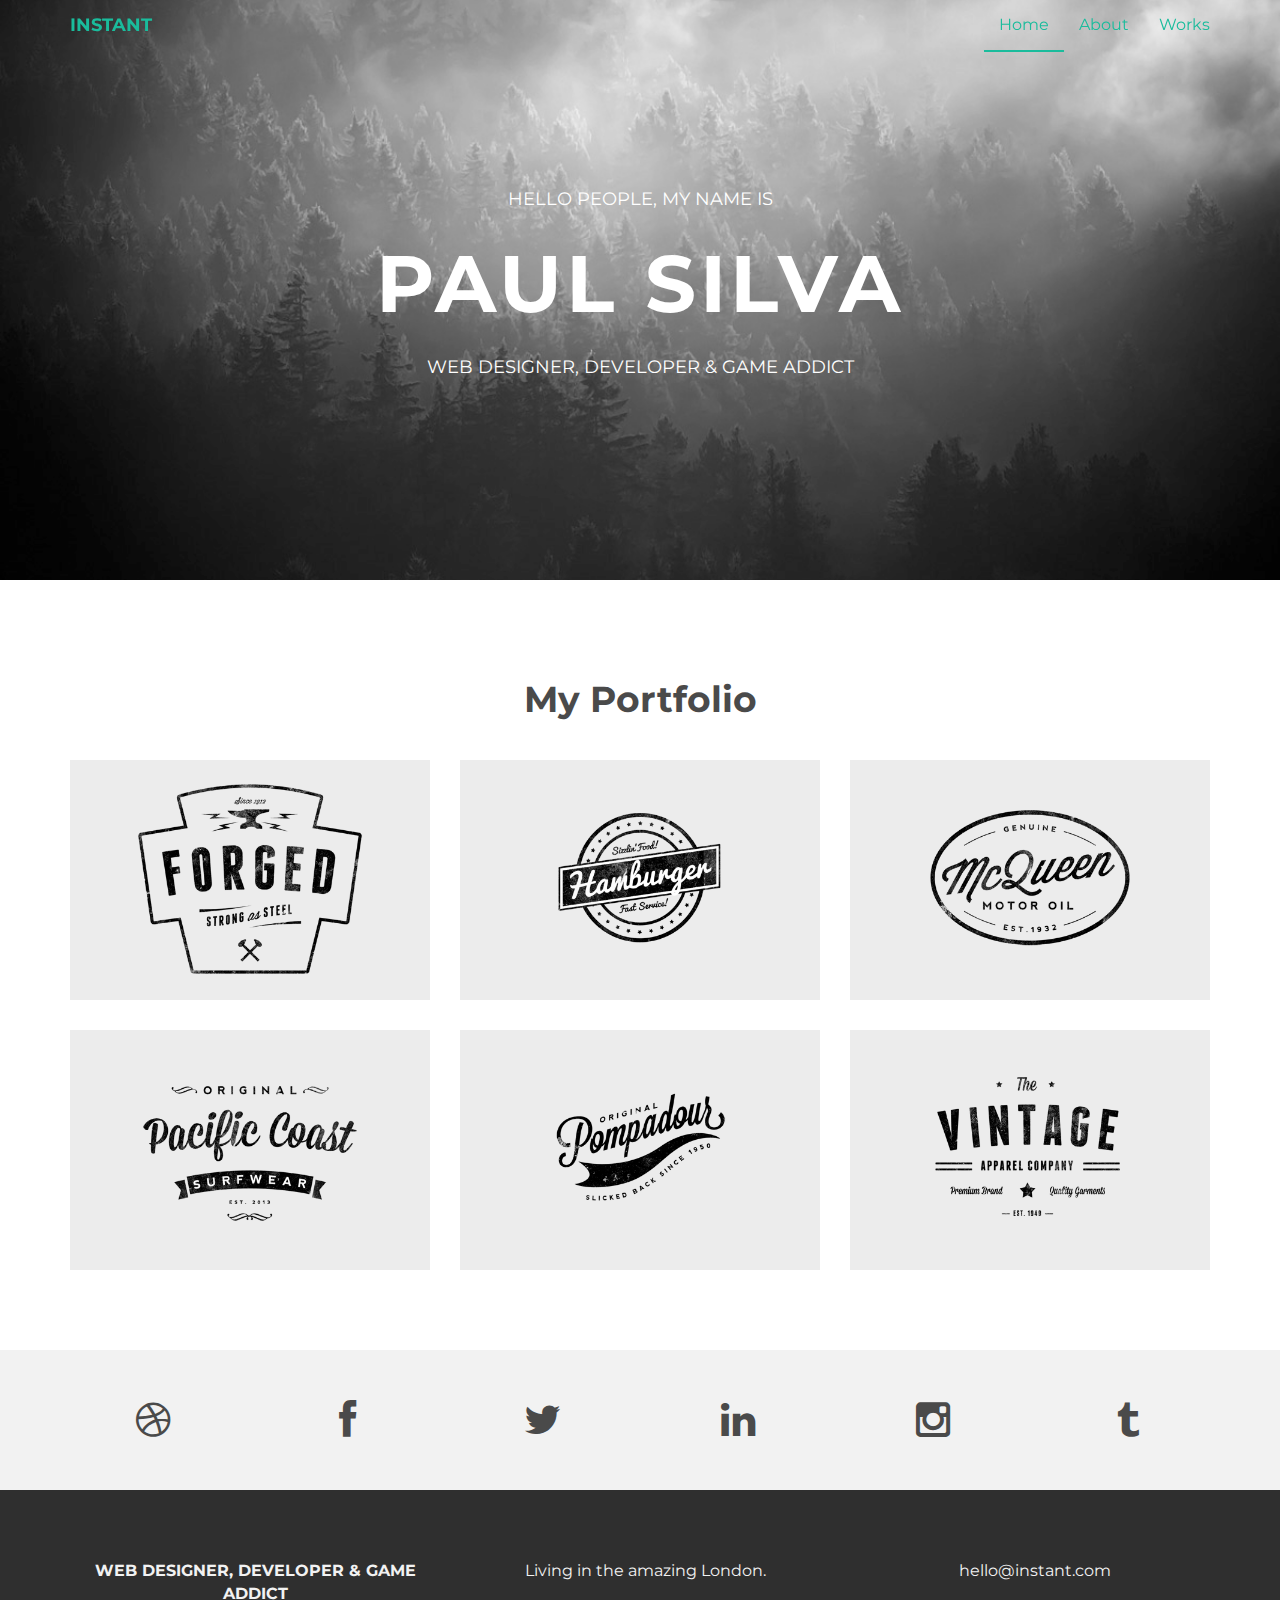
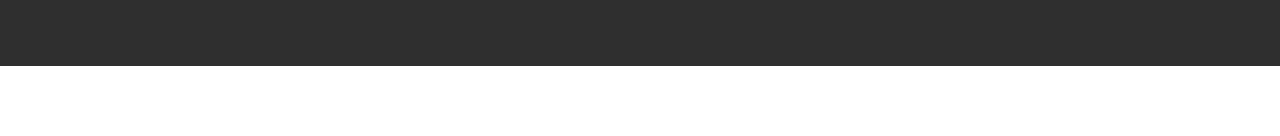
==== index.html @ bfdedb03 "theme" ====
<!DOCTYPE html>
<html lang="en">
  <head>
    <meta charset="utf-8">
    <meta http-equiv="X-UA-Compatible" content="IE=edge">
    <meta name="viewport" content="width=device-width, initial-scale=1">
    <meta name="description" content="">
    <meta name="author" content="">
    <link rel="shortcut icon" href="assets/ico/favicon.ico">

    <title>INSTANT - Bootstrap Theme</title>

    <!-- Bootstrap core CSS -->
    <link href="assets/css/bootstrap.css" rel="stylesheet">

    <!-- Custom styles for this template -->
    <link href="assets/css/style.css" rel="stylesheet">
    <link href="assets/css/font-awesome.min.css" rel="stylesheet">

    <!-- Just for debugging purposes. Don't actually copy this line! -->
    <!--[if lt IE 9]><script src="../../assets/js/ie8-responsive-file-warning.js"></script><![endif]-->

    <!-- HTML5 shim and Respond.js IE8 support of HTML5 elements and media queries -->
    <!--[if lt IE 9]>
      <script src="https://oss.maxcdn.com/libs/html5shiv/3.7.0/html5shiv.js"></script>
      <script src="https://oss.maxcdn.com/libs/respond.js/1.4.2/respond.min.js"></script>
    <![endif]-->
  </head>

  <body>

    <!-- Static navbar -->
    <div class="navbar navbar-default navbar-fixed-top" role="navigation">
      <div class="container">
        <div class="navbar-header">
          <button type="button" class="navbar-toggle" data-toggle="collapse" data-target=".navbar-collapse">
            <span class="sr-only">Toggle navigation</span>
            <span class="icon-bar"></span>
            <span class="icon-bar"></span>
            <span class="icon-bar"></span>
          </button>
          <a class="navbar-brand" href="index.html">INSTANT</a>
        </div>
        <div class="navbar-collapse collapse">
          <ul class="nav navbar-nav navbar-right">
            <li class="active"><a href="index.html">Home</a></li>
            <li><a href="about.html">About</a></li>
            <li><a href="#works">Works</a></li>
          </ul>
        </div><!--/.nav-collapse -->
      </div>
    </div>


	<div id="headerwrap">
	    <div class="container">
			<div class="row">
				<div class="col-lg-6 col-lg-offset-3">
					<h4>HELLO PEOPLE, MY NAME IS</h4>
					<h1>PAUL SILVA</h1>
					<h4>WEB DESIGNER, DEVELOPER & GAME ADDICT</h4>
				</div>
			</div><! --/row -->
	    </div> <!-- /container -->
	</div><! --/headerwrap -->
	
	<section id="works"></section>
	<div class="container">
		<div class="row centered mt mb">
			<h1>My Portfolio</h1>
			
			<div class="col-lg-4 col-md-4 col-sm-4 gallery">
				<a href="work.html"><img src="assets/img/portfolio/folio01.png" class="img-responsive"></a>
			</div>
			<div class="col-lg-4 col-md-4 col-sm-4 gallery">
				<a href="work.html"><img src="assets/img/portfolio/folio02.png" class="img-responsive"></a>
			</div>
			<div class="col-lg-4 col-md-4 col-sm-4 gallery">
				<a href="work.html"><img src="assets/img/portfolio/folio03.png" class="img-responsive"></a>
			</div>
			<div class="col-lg-4 col-md-4 col-sm-4 gallery">
				<a href="work.html"><img src="assets/img/portfolio/folio04.png" class="img-responsive"></a>
			</div>
			<div class="col-lg-4 col-md-4 col-sm-4 gallery">
				<a href="work.html"><img src="assets/img/portfolio/folio05.png" class="img-responsive"></a>
			</div>
			<div class="col-lg-4 col-md-4 col-sm-4 gallery">
				<a href="work.html"><img src="assets/img/portfolio/folio06.png" class="img-responsive"></a>
			</div>
		</div><! --/row -->
	</div><! --/container -->
	
	<div id="social">
		<div class="container">
			<div class="row centered">
				<div class="col-lg-2">
					<a href="#"><i class="fa fa-dribbble"></i></a>
				</div>
				<div class="col-lg-2">
					<a href="#"><i class="fa fa-facebook"></i></a>
				</div>
				<div class="col-lg-2">
					<a href="#"><i class="fa fa-twitter"></i></a>
				</div>
				<div class="col-lg-2">
					<a href="#"><i class="fa fa-linkedin"></i></a>
				</div>
				<div class="col-lg-2">
					<a href="#"><i class="fa fa-instagram"></i></a>
				</div>
				<div class="col-lg-2">
					<a href="#"><i class="fa fa-tumblr"></i></a>
				</div>
			
			</div><! --/row -->
		</div><! --/container -->
	</div><! --/social -->

	<div id="footerwrap">
		<div class="container">
			<div class="row centered">
				<div class="col-lg-4">
					<p><b>WEB DESIGNER, DEVELOPER & GAME ADDICT</b></p>
				</div>
			
				<div class="col-lg-4">
					<p>Living in the amazing London.</p>
				</div>
				<div class="col-lg-4">
					<p>hello@instant.com</p>
				</div>
			</div>
		</div>
	</div><! --/footerwrap -->
	


    <!-- Bootstrap core JavaScript
    ================================================== -->
    <!-- Placed at the end of the document so the pages load faster -->
    <script src="https://ajax.googleapis.com/ajax/libs/jquery/1.11.0/jquery.min.js"></script>
    <script src="assets/js/bootstrap.min.js"></script>
  </body>
</html>
---- assets/css/style.css ----
/*
 * Author: Carlos Alvarez
 * URL: http://Alvarez.is
 *
 * Project Name: NYC Design
 * Version: 1.0
 * Date: 04-20-2014
 * URL: 
 */


/* ==========================================================================
   Base Styles, Bootstrap Modifications & Fonts Import
   ========================================================================== */

@import url(http://fonts.googleapis.com/css?family=Montserrat:400,700);


::-moz-selection {
    background: #f2c2c9;
    color: #a4003a;
    text-shadow: none;
}

::selection {
    background: #16a085;
    color: #a4003a;
    text-shadow: none;
}

/*
 * A better looking default horizontal rule
 */

 hr {
    display: block;
    height: 1px;
    border: 0;
    border-top: 1px solid #ccc;
    margin: 1em 0;
    padding: 0;
}

.centered {
	text-align: center
}

.mt {
	margin-top: 80px;
}

.mb {
	margin-bottom: 80px;
}

/* ==========================================================================
   General styles
   ========================================================================== */


body {
    font-family: 'Montserrat', sans-serif;
    font-weight: 400;
    font-size: 16px;

    -webkit-font-smoothing: antialiased;
    -webkit-overflow-scrolling: touch;
}

h1, h2, h3, h4, h5, h6 {
	font-weight: 700;
    color: #4a4a4a;
}


.navbar-brand {
	font-weight: 700;
}

.navbar-default .navbar-brand {
	color: #1abc9c;
}

.navbar-default {
	background-color: transparent;
	border-color: transparent;
}

.navbar-default .navbar-nav > .active > a, .navbar-default .navbar-nav > .active > a:hover, .navbar-default .navbar-nav > .active > a:focus {
	color: #1abc9c;
	background-color: transparent;
	border-bottom: 2px solid #1abc9c
}

.navbar-default .navbar-nav > li > a {
	color: #1abc9c;
}

/* ==========================================================================
   Wrap Sections
   ========================================================================== */

#headerwrap {
	background: url(../img/back.jpg) no-repeat center top;
	margin-top: -70px;
	padding-top: 250px;
	text-align:center;
	background-attachment: relative;
	background-position: center center;
	min-height: 650px;
	width: 100%;
	
    -webkit-background-size: 100%;
    -moz-background-size: 100%;
    -o-background-size: 100%;
    background-size: 100%;

    -webkit-background-size: cover;
    -moz-background-size: cover;
    -o-background-size: cover;
    background-size: cover;
}

#headerwrap h1 {
	color:#ffffff;
	padding-top: 10px;
	padding-bottom: 20px;
	letter-spacing: 4px;
	font-size: 80px;
	font-weight: bold;
}

#headerwrap h4 {
	font-weight: 400;
	color: #ffffff
}

#social {
	padding-top: 50px;
	padding-bottom: 50px;
	background-color: #f2f2f2;
}

#social i {
	font-size: 40px;
	color: #4a4a4a
}

#social i:hover {
	color: #1abc9c
}

#footerwrap {
	padding-top: 70px;
	padding-bottom: 50px;
	background-color: #2f2f2f;
}

#footerwrap p {
	color: #f2f2f2;
	margin-left: 10px;
}

#workwrap {	
	background: url(../img/work.jpg) no-repeat center top;
	margin-top: -70px;
	padding-top: 250px;
	text-align:center;
	background-attachment: relative;
	background-position: center center;
	min-height: 650px;
	width: 100%;
	
    -webkit-background-size: 100%;
    -moz-background-size: 100%;
    -o-background-size: 100%;
    background-size: 100%;

    -webkit-background-size: cover;
    -moz-background-size: cover;
    -o-background-size: cover;
    background-size: cover;
}

#workwrap h1 {
	color:#ffffff;
	padding-top: 10px;
	padding-bottom: 20px;
	letter-spacing: 4px;
	font-size: 80px;
	font-weight: bold;
}

#workwrap h4 {
	font-weight: 400;
	color: #ffffff
}

#aboutwrap {	
	background: url(../img/about.jpg) no-repeat center top;
	margin-top: -70px;
	padding-top: 250px;
	text-align:center;
	background-attachment: relative;
	background-position: center center;
	min-height: 550px;
	width: 100%;
	
    -webkit-background-size: 100%;
    -moz-background-size: 100%;
    -o-background-size: 100%;
    background-size: 100%;

    -webkit-background-size: cover;
    -moz-background-size: cover;
    -o-background-size: cover;
    background-size: cover;
}




/* Gallery */
.gallery {
	margin-top: 30px;
}

.gallery img:hover {
	opacity: 0.4;
}
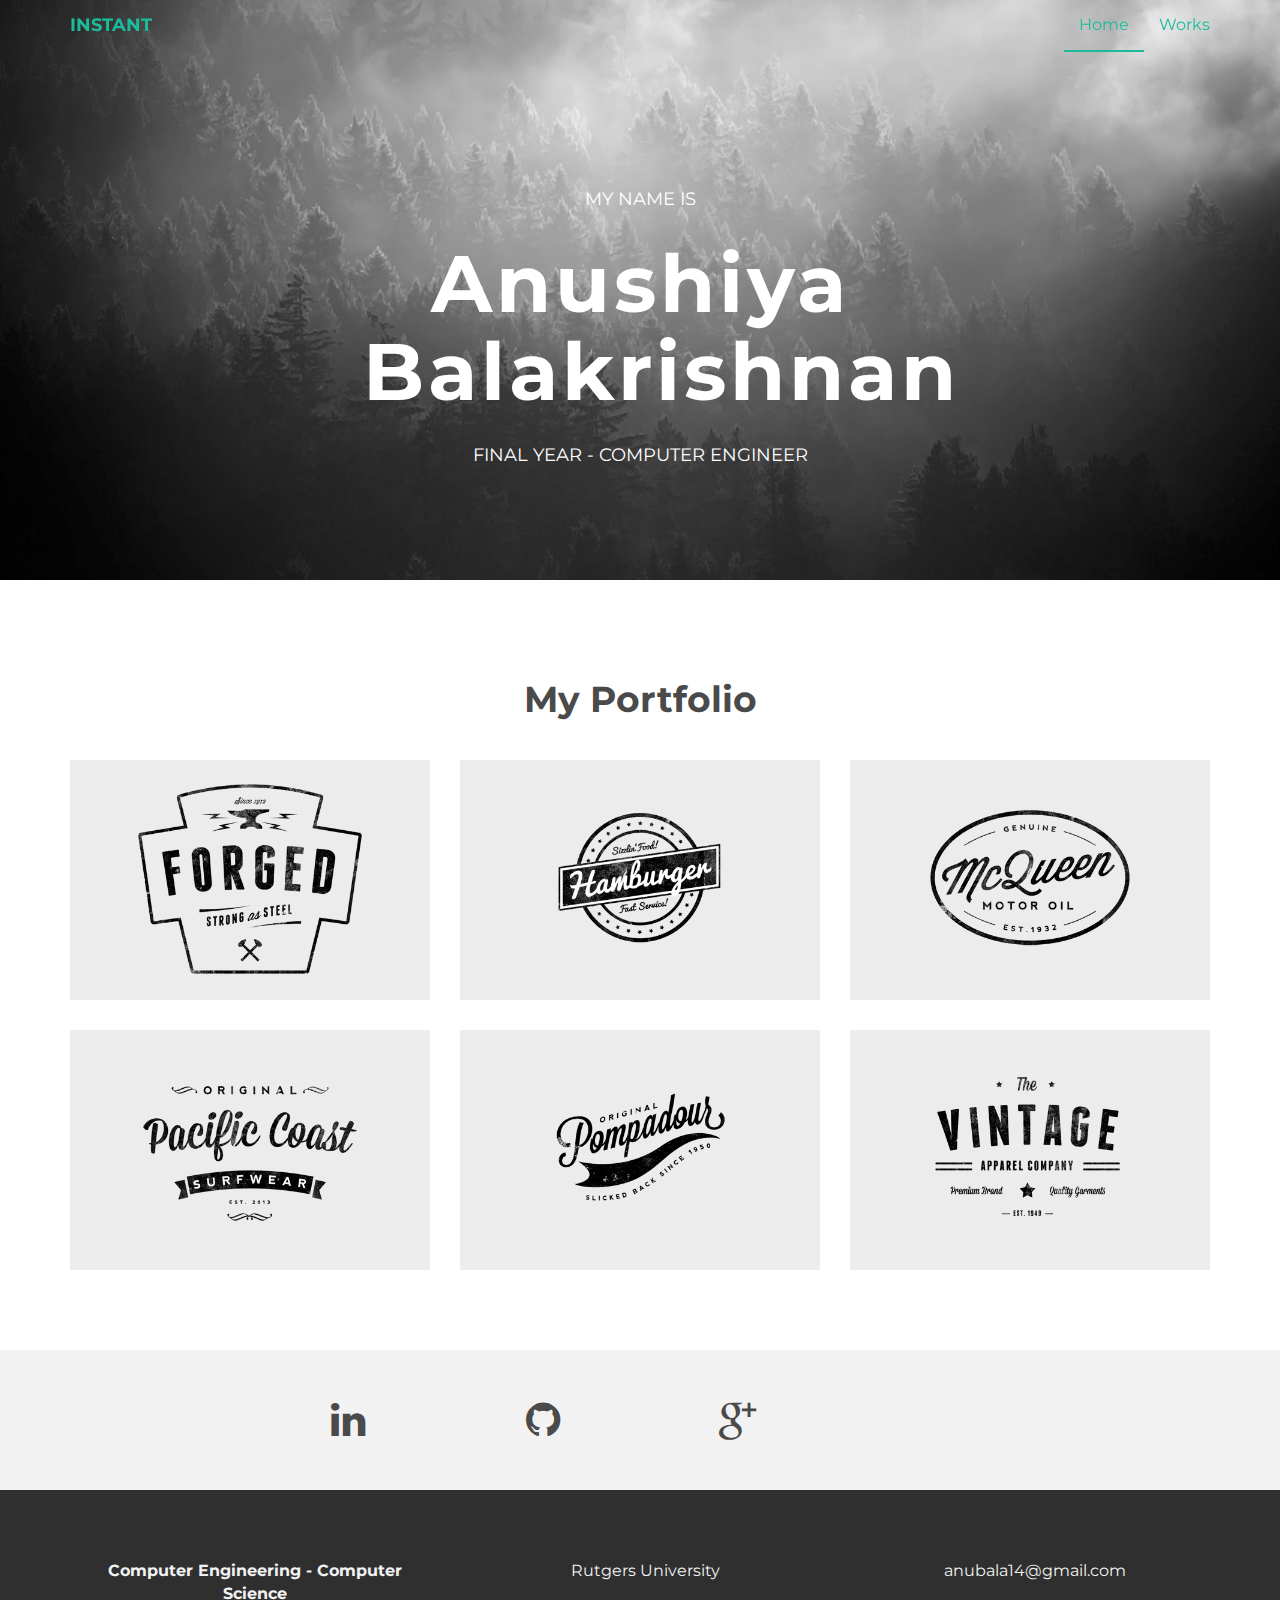
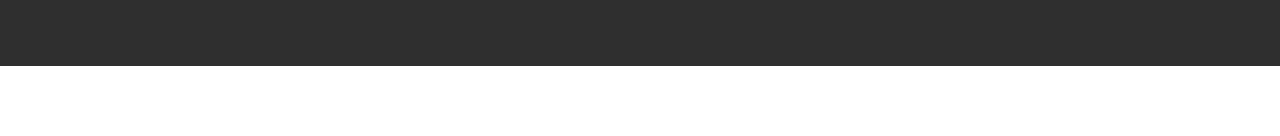
==== commit 43e2a7d4: "Update index.html" ====
--- a/index.html
+++ b/index.html
@@ -8,7 +8,7 @@
     <meta name="author" content="">
     <link rel="shortcut icon" href="assets/ico/favicon.ico">
 
-    <title>INSTANT - Bootstrap Theme</title>
+    <title>Anushiya Balakrishnan</title>
 
     <!-- Bootstrap core CSS -->
     <link href="assets/css/bootstrap.css" rel="stylesheet">
@@ -17,14 +17,6 @@
     <link href="assets/css/style.css" rel="stylesheet">
     <link href="assets/css/font-awesome.min.css" rel="stylesheet">
 
-    <!-- Just for debugging purposes. Don't actually copy this line! -->
-    <!--[if lt IE 9]><script src="../../assets/js/ie8-responsive-file-warning.js"></script><![endif]-->
-
-    <!-- HTML5 shim and Respond.js IE8 support of HTML5 elements and media queries -->
-    <!--[if lt IE 9]>
-      <script src="https://oss.maxcdn.com/libs/html5shiv/3.7.0/html5shiv.js"></script>
-      <script src="https://oss.maxcdn.com/libs/respond.js/1.4.2/respond.min.js"></script>
-    <![endif]-->
   </head>
 
   <body>
@@ -44,7 +36,7 @@
         <div class="navbar-collapse collapse">
           <ul class="nav navbar-nav navbar-right">
             <li class="active"><a href="index.html">Home</a></li>
-            <li><a href="about.html">About</a></li>
+            <!--<li><a href="about.html">About</a></li>-->
             <li><a href="#works">Works</a></li>
           </ul>
         </div><!--/.nav-collapse -->
@@ -56,9 +48,9 @@
 	    <div class="container">
 			<div class="row">
 				<div class="col-lg-6 col-lg-offset-3">
-					<h4>HELLO PEOPLE, MY NAME IS</h4>
-					<h1>PAUL SILVA</h1>
-					<h4>WEB DESIGNER, DEVELOPER & GAME ADDICT</h4>
+					<h4>MY NAME IS</h4>
+					<h1>Anushiya Balakrishnan</h1>
+					<h4>FINAL YEAR - COMPUTER ENGINEER</h4>
 				</div>
 			</div><! --/row -->
 	    </div> <!-- /container -->
@@ -93,46 +85,45 @@
 	<div id="social">
 		<div class="container">
 			<div class="row centered">
-				<div class="col-lg-2">
-					<a href="#"><i class="fa fa-dribbble"></i></a>
-				</div>
-				<div class="col-lg-2">
-					<a href="#"><i class="fa fa-facebook"></i></a>
-				</div>
-				<div class="col-lg-2">
-					<a href="#"><i class="fa fa-twitter"></i></a>
-				</div>
-				<div class="col-lg-2">
-					<a href="#"><i class="fa fa-linkedin"></i></a>
-				</div>
-				<div class="col-lg-2">
-					<a href="#"><i class="fa fa-instagram"></i></a>
-				</div>
-				<div class="col-lg-2">
-					<a href="#"><i class="fa fa-tumblr"></i></a>
-				</div>
+				 <div class="col-lg-2">
+        </div>
+
+        <div class="col-lg-2">
+          <a href="https://www.linkedin.com/in/anushiyabalakrishnan
+"><i class="fa fa-linkedin"></i></a>
+        </div>
+        <div class="col-lg-2">
+          <a href="https://github.com/ab1150"><i class="fa fa-github"></i></a>
+        </div>
+        <div class="col-lg-2">
+          <a href="https://gmail.com"><i class="fa fa-google-plus"></i></a>
+        </div>
+
+        <div class="col-lg-2">
+        </div>
 			
 			</div><! --/row -->
 		</div><! --/container -->
 	</div><! --/social -->
 
 	<div id="footerwrap">
-		<div class="container">
-			<div class="row centered">
-				<div class="col-lg-4">
-					<p><b>WEB DESIGNER, DEVELOPER & GAME ADDICT</b></p>
-				</div>
-			
-				<div class="col-lg-4">
-					<p>Living in the amazing London.</p>
-				</div>
-				<div class="col-lg-4">
-					<p>hello@instant.com</p>
-				</div>
-			</div>
-		</div>
-	</div><! --/footerwrap -->
-	
+    <div class="container">
+      <div class="row centered">
+        <div class="col-lg-4">
+          <p><b>Computer Engineering - Computer Science </b></p>
+        </div>
+      
+        <div class="col-lg-4">
+          <p>Rutgers University</p>
+        </div>
+        <div class="col-lg-4">
+          <p>anubala14@gmail.com</p>
+        </div>
+      
+      </div>
+    
+    </div>
+  </div><! --/footerwrap -->
 
 
     <!-- Bootstrap core JavaScript
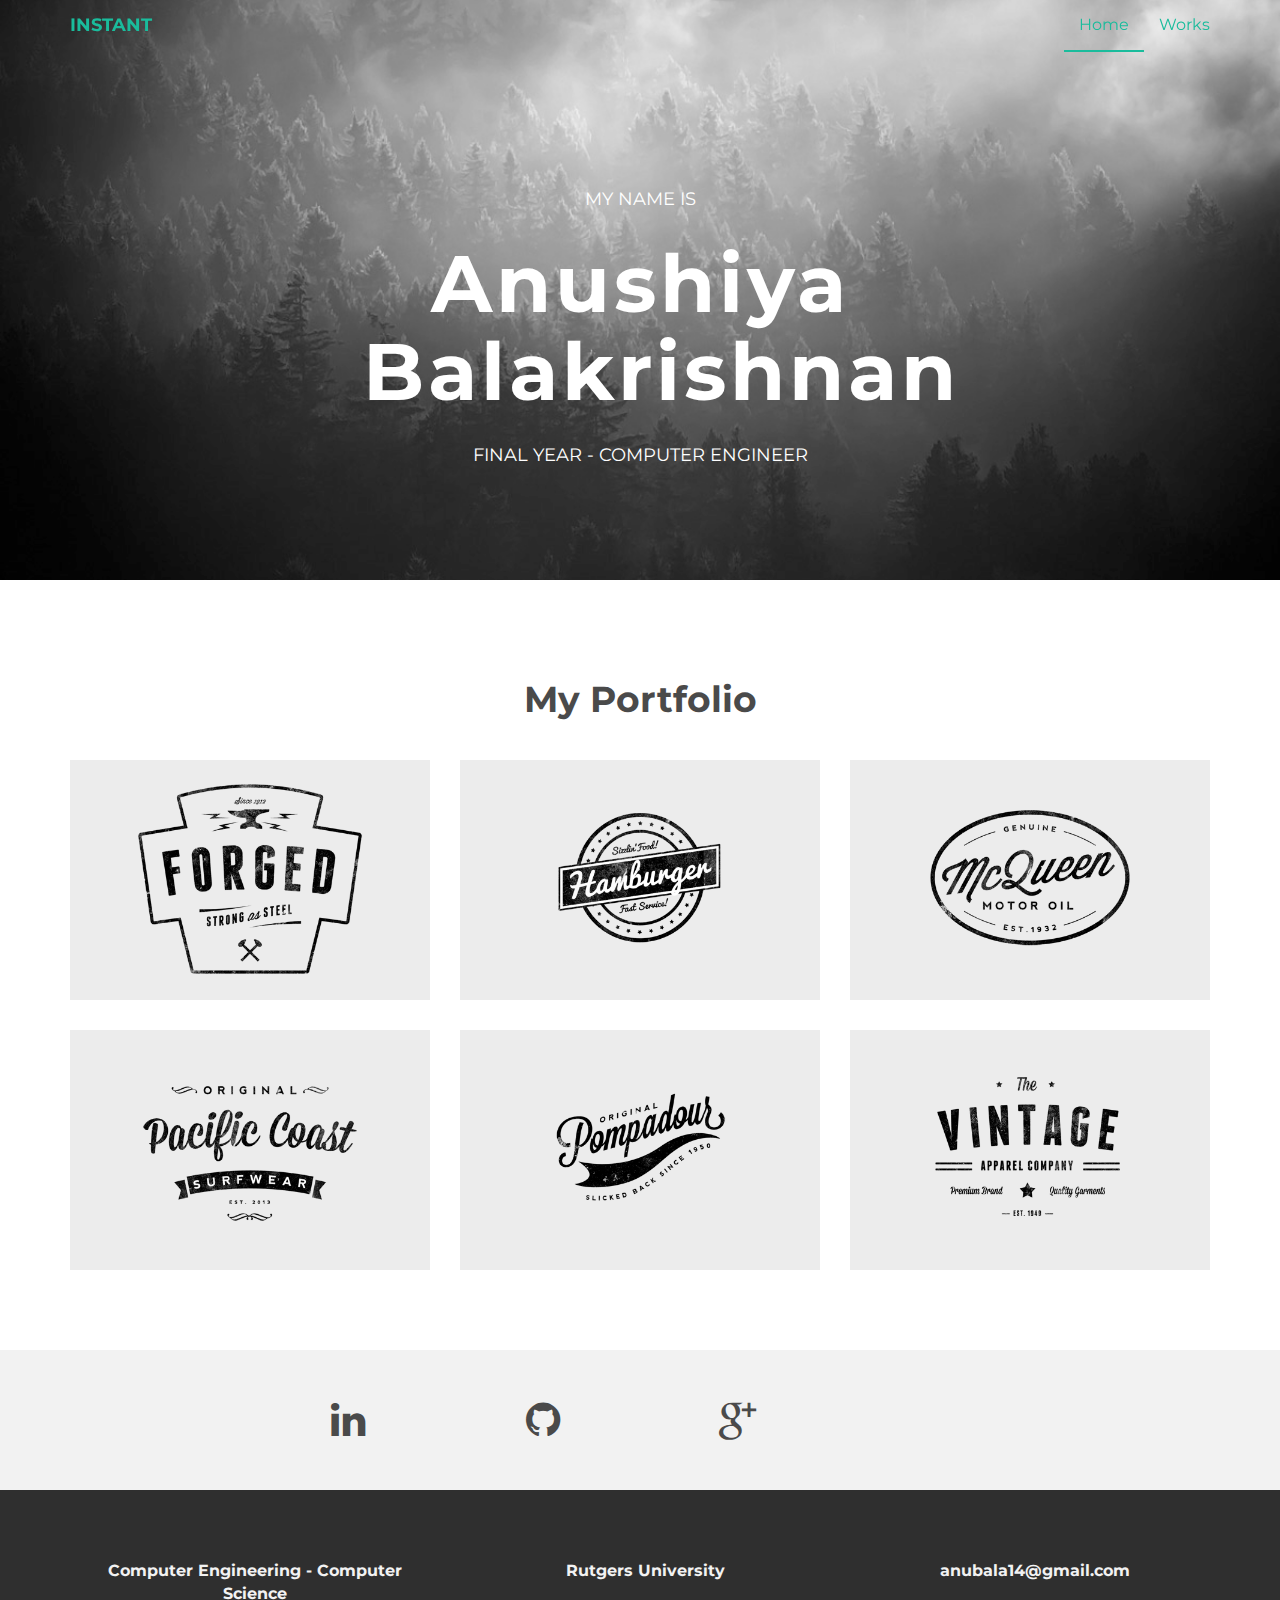
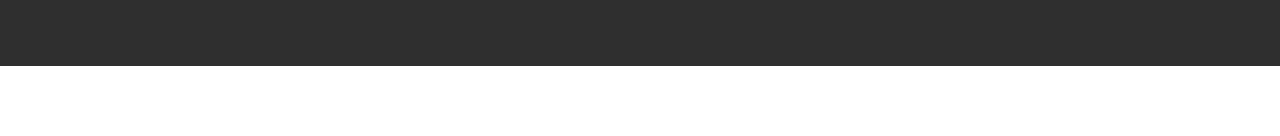
==== commit 556fe919: "Update index.html" ====
--- a/index.html
+++ b/index.html
@@ -114,10 +114,10 @@
         </div>
       
         <div class="col-lg-4">
-          <p>Rutgers University</p>
+          <p><b>Rutgers University</b></p>
         </div>
         <div class="col-lg-4">
-          <p>anubala14@gmail.com</p>
+		<p><b>anubala14@gmail.com</b></p>
         </div>
       
       </div>
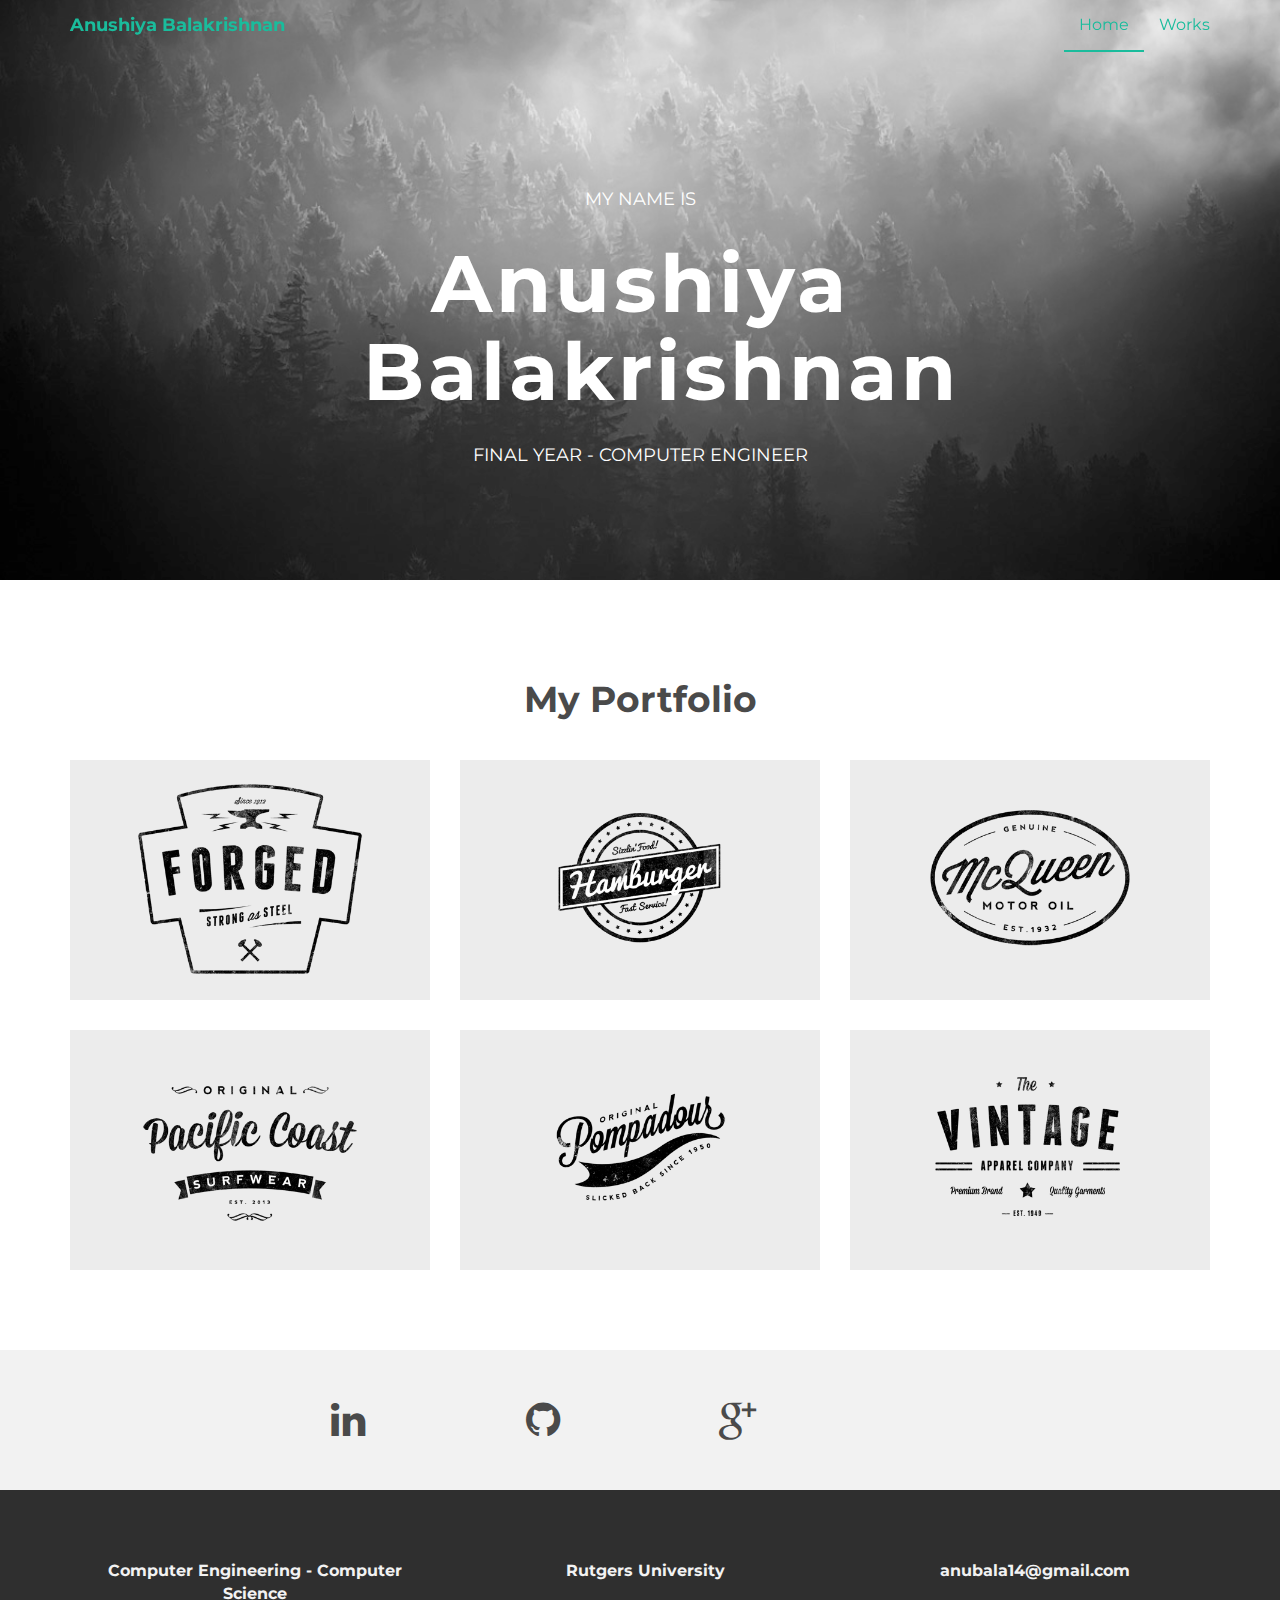
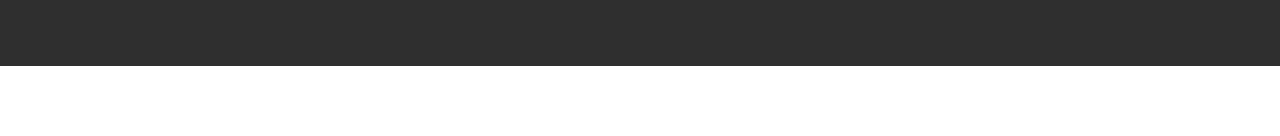
==== commit 0568fce8: "Update index.html" ====
--- a/index.html
+++ b/index.html
@@ -31,7 +31,7 @@
             <span class="icon-bar"></span>
             <span class="icon-bar"></span>
           </button>
-          <a class="navbar-brand" href="index.html">INSTANT</a>
+          <a class="navbar-brand" href="index.html">Anushiya Balakrishnan</a>
         </div>
         <div class="navbar-collapse collapse">
           <ul class="nav navbar-nav navbar-right">
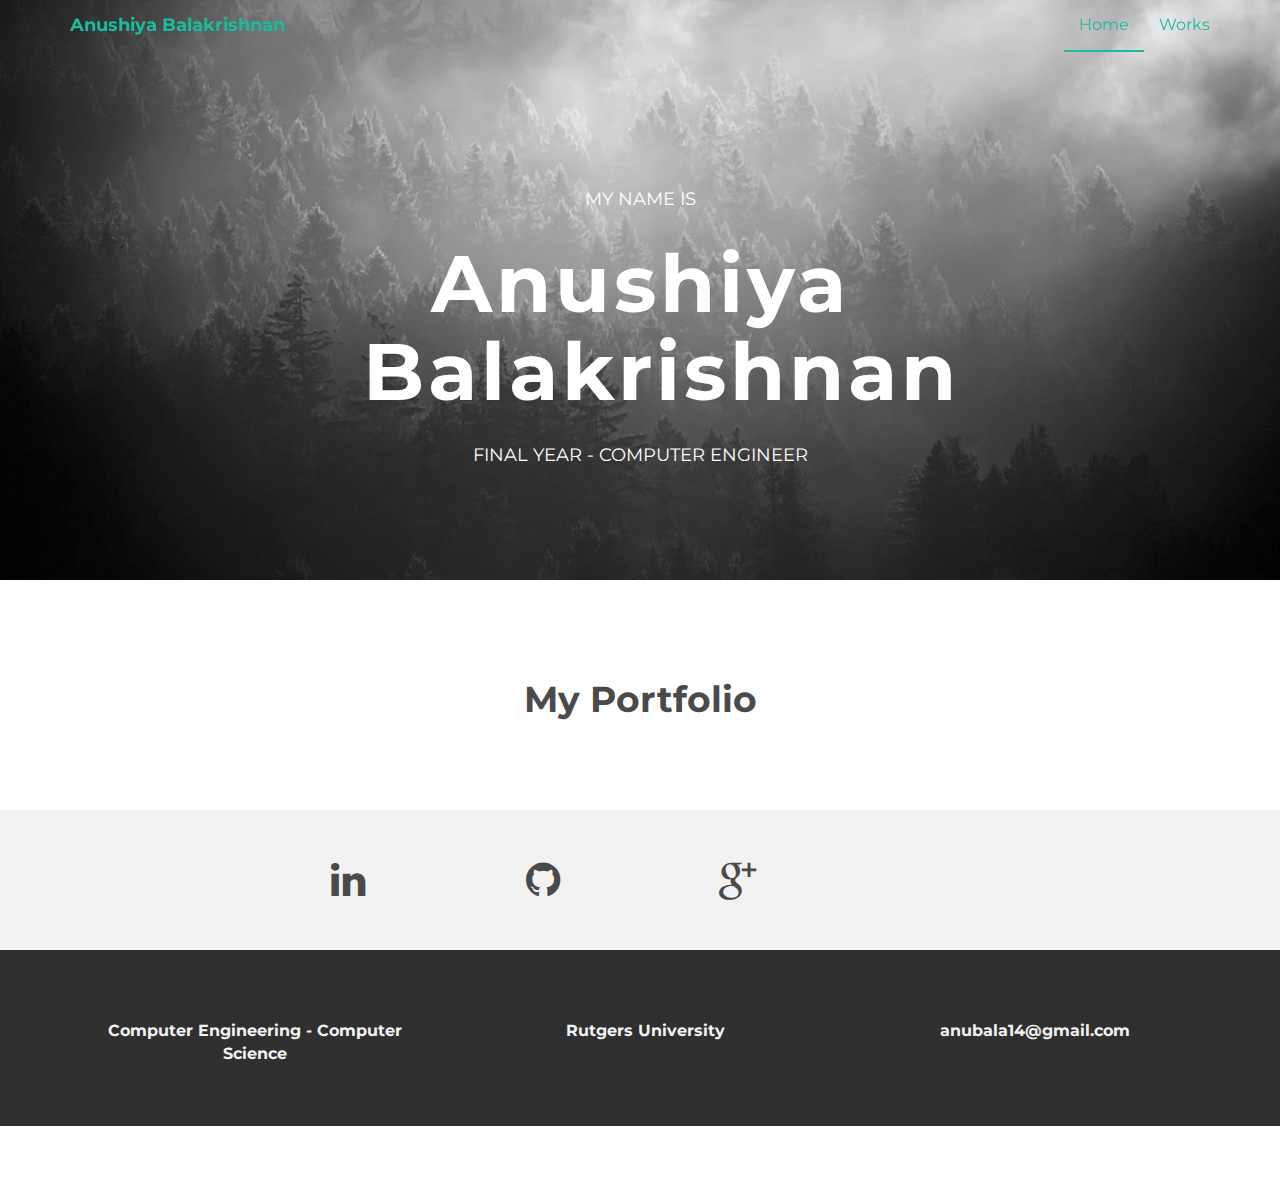
==== commit e3c23c67: "Update index.html" ====
--- a/index.html
+++ b/index.html
@@ -61,7 +61,7 @@
 		<div class="row centered mt mb">
 			<h1>My Portfolio</h1>
 			
-			<div class="col-lg-4 col-md-4 col-sm-4 gallery">
+			<!--<div class="col-lg-4 col-md-4 col-sm-4 gallery">
 				<a href="work.html"><img src="assets/img/portfolio/folio01.png" class="img-responsive"></a>
 			</div>
 			<div class="col-lg-4 col-md-4 col-sm-4 gallery">
@@ -78,7 +78,7 @@
 			</div>
 			<div class="col-lg-4 col-md-4 col-sm-4 gallery">
 				<a href="work.html"><img src="assets/img/portfolio/folio06.png" class="img-responsive"></a>
-			</div>
+			</div>-->
 		</div><! --/row -->
 	</div><! --/container -->
 	
